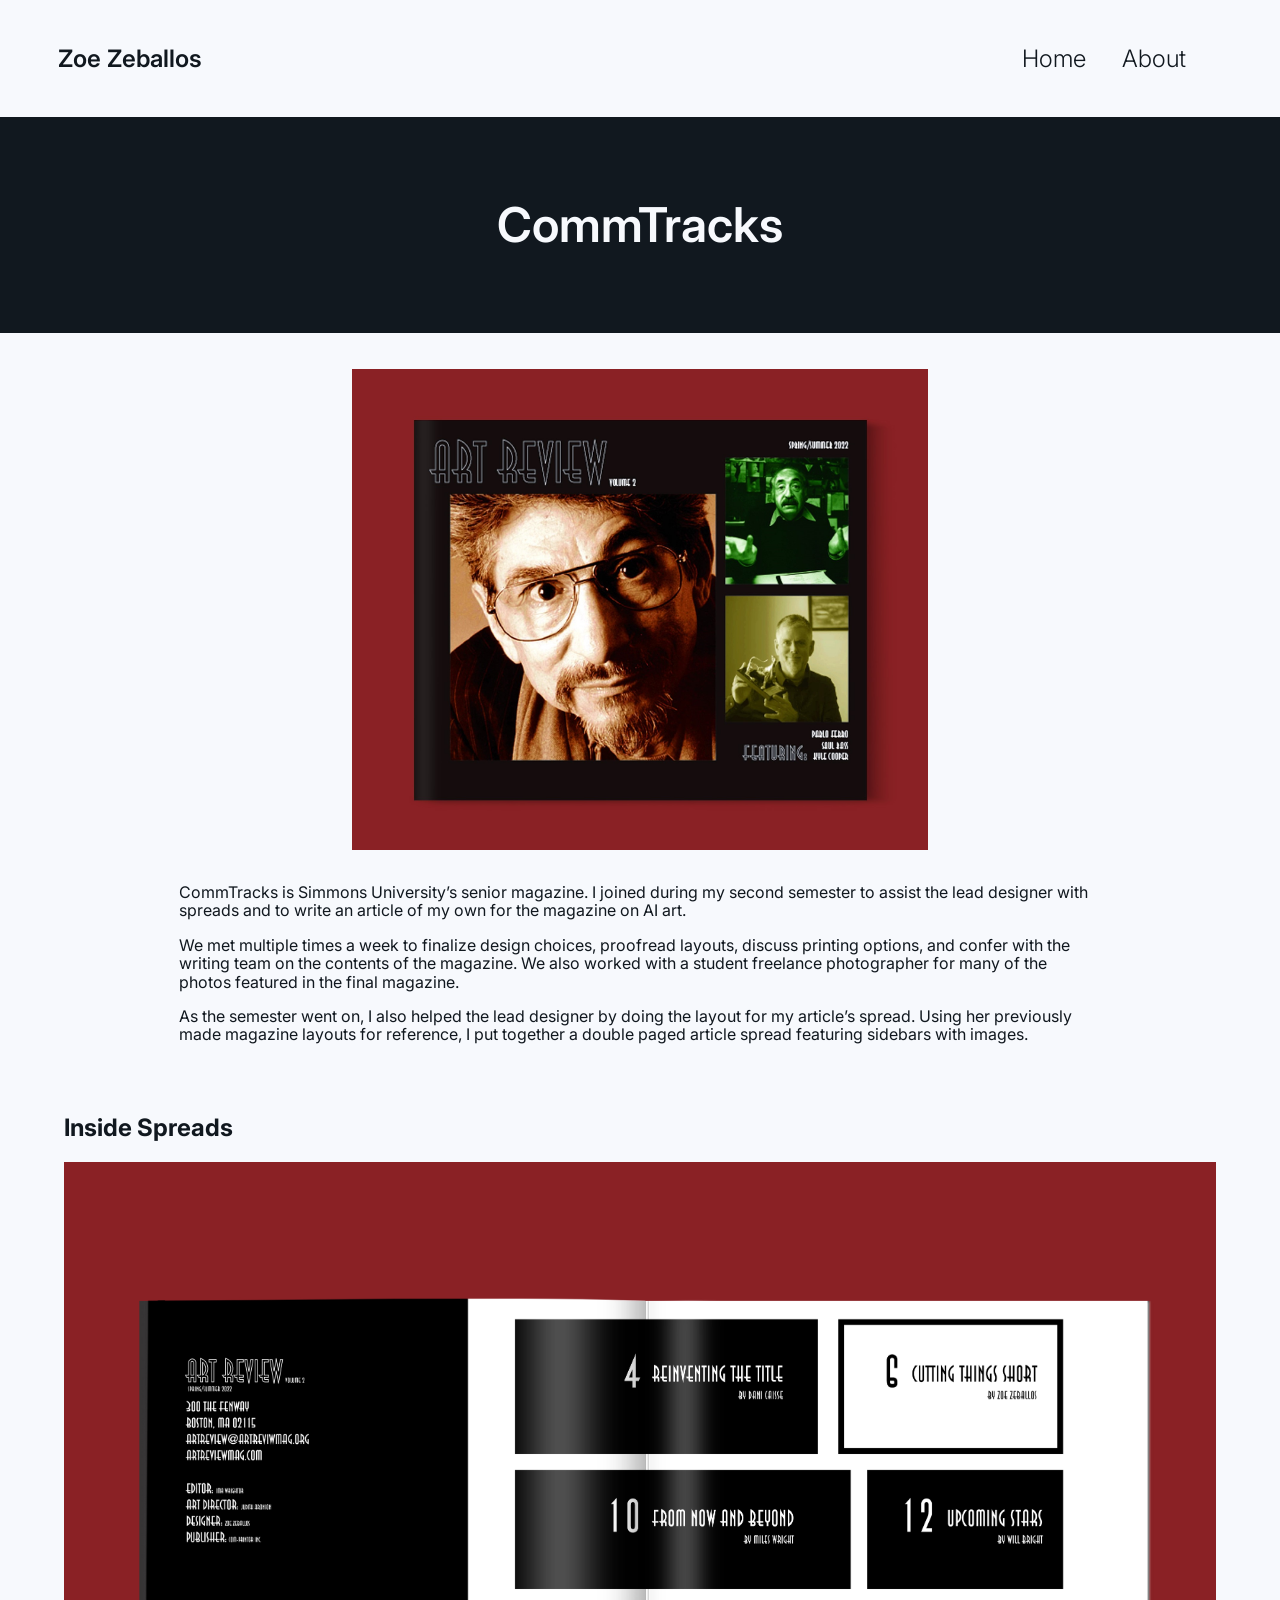
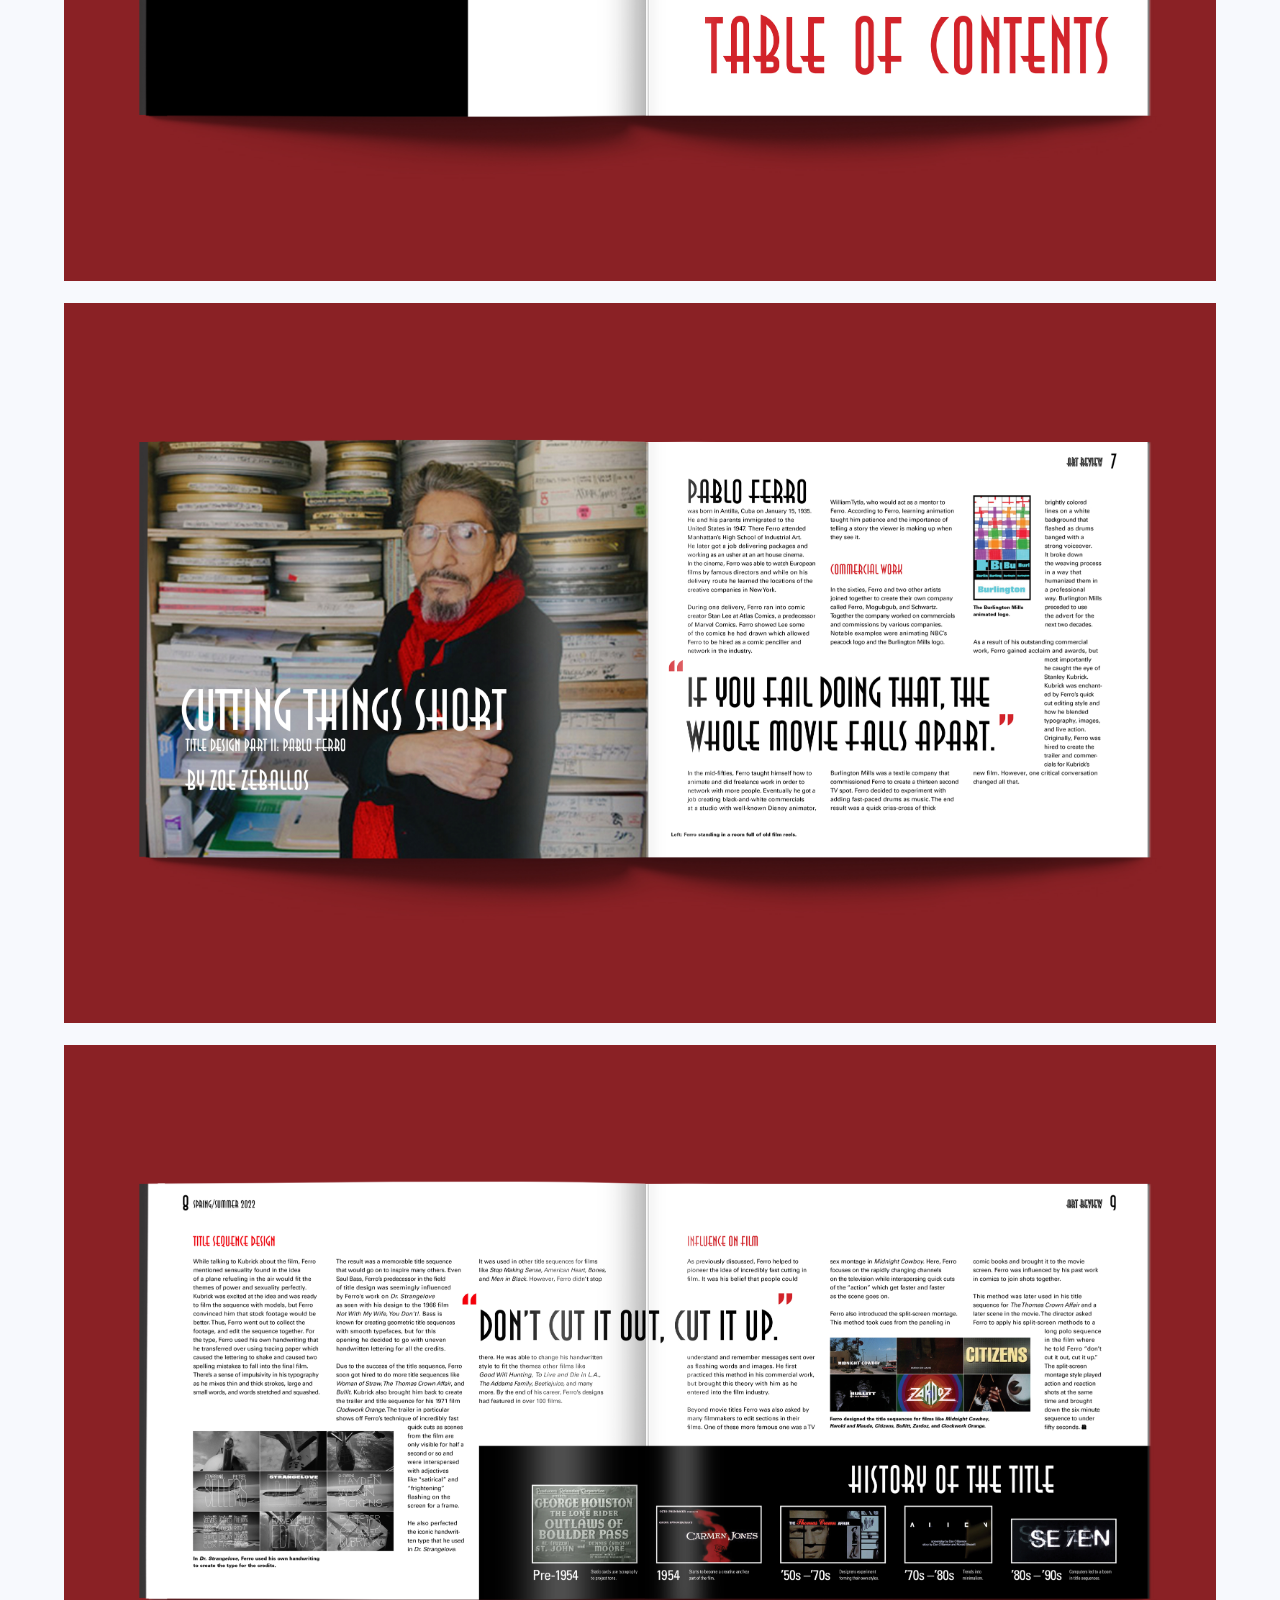
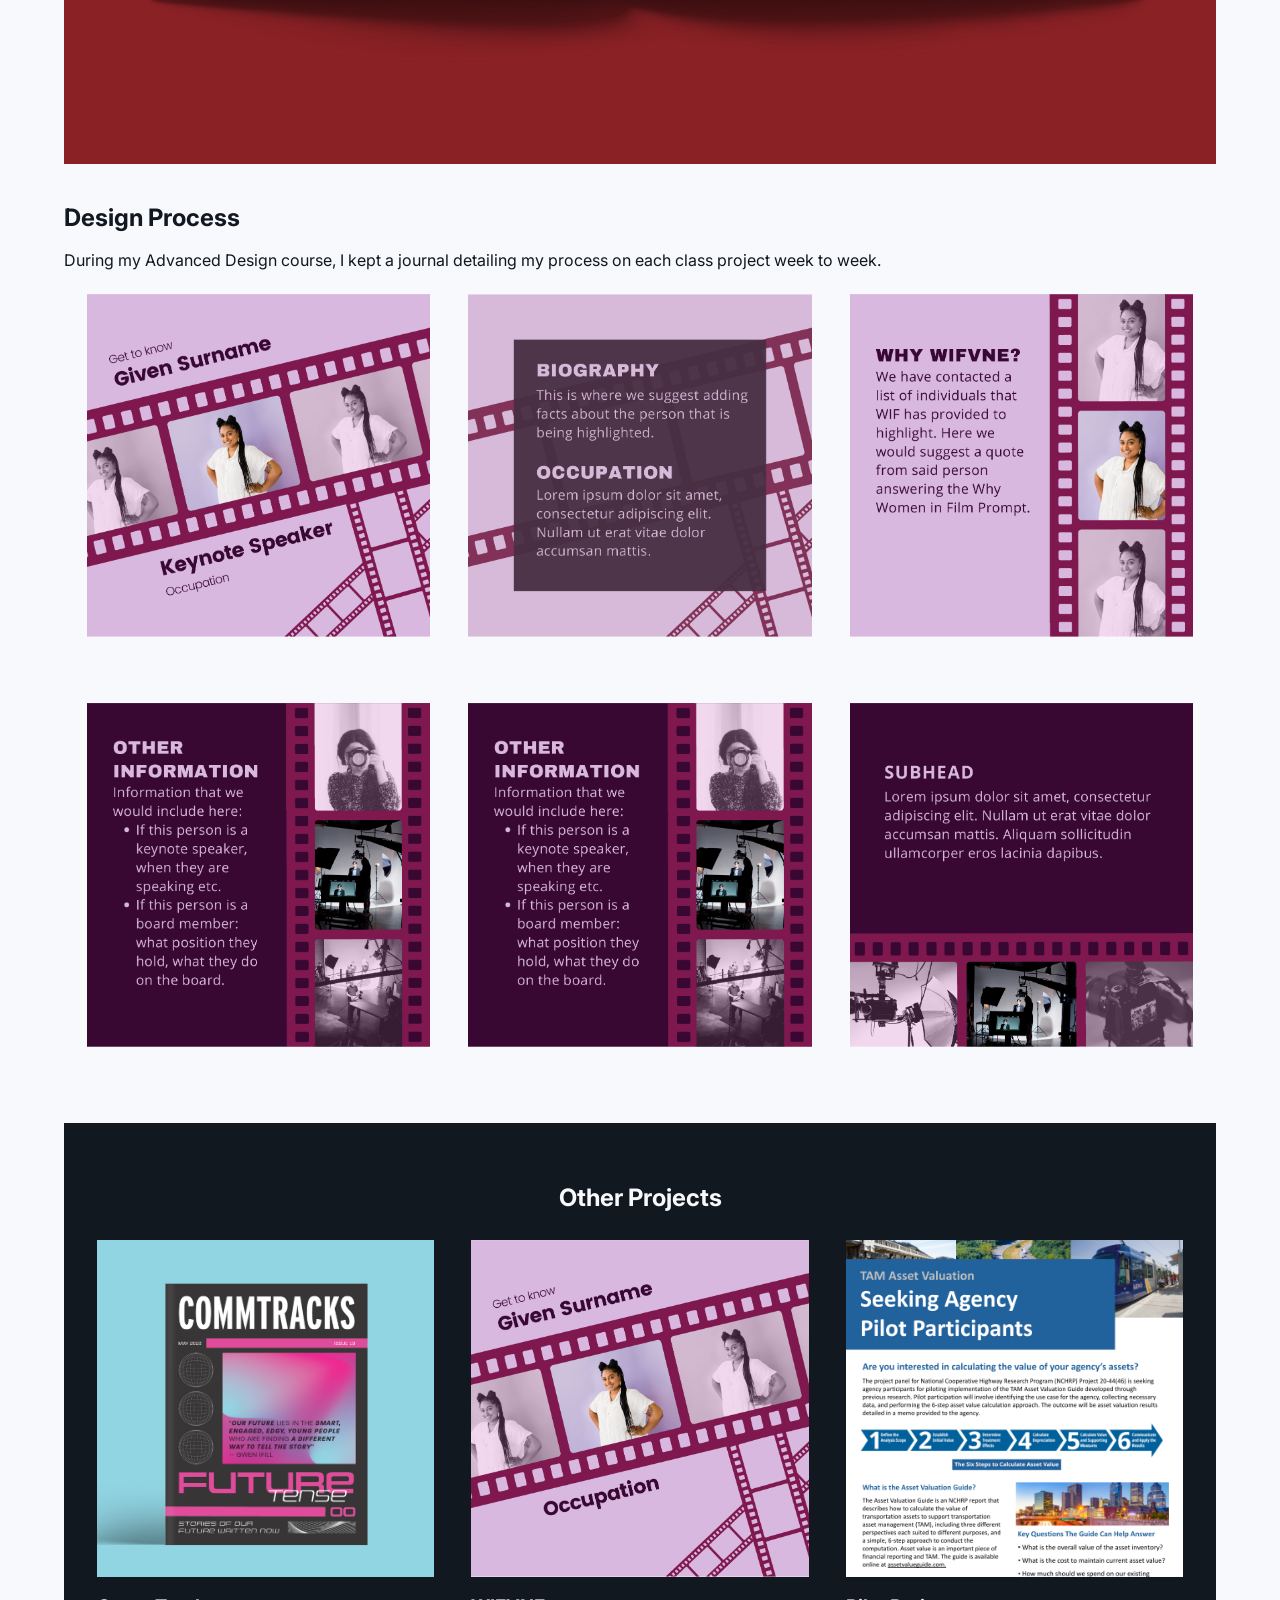
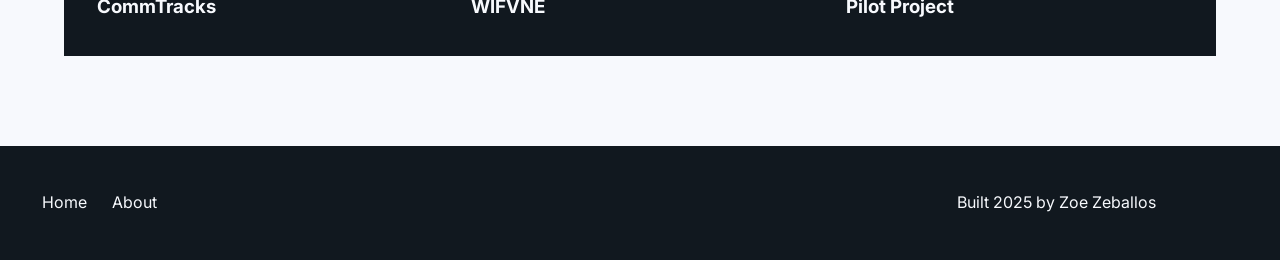
==== projects/artmagazine.html @ a9b42524 "Add files via upload" ====
<!DOCTYPE html>
<html lang="en-us">

  <head>
    <meta charset="UTF-8">
    <meta name="viewport" content="width=device-width, initial-scale=1.0">
    <title>CommWorks</title>
    
    <link href="../normalize.css" rel="stylesheet" type="text/css" media="all">
    <link href="projStyles.css" rel="stylesheet" type="text/css" media="all">
    
  </head>
  
  <body>
  
  
  
    <header>
    
    
      <nav class="nav">
        <div class="nav-left">
            <ul>
                <li><div class="logo"><a href="https://zmzebra.neocities.org/ZZportfolio/">Zoe Zeballos</a></div></li>
            </ul>
        </div>
        <div class="nav-right">
            <ul>
                <li><a href="https://zmzebra.neocities.org/ZZportfolio/about">About</a></li>
                <li><a href="https://zmzebra.neocities.org/ZZportfolio/">Home</a></li>
            </ul>
        </div>
      </nav>
      
     
      <div id="splash"><h1>CommTracks</h1></div>
    </header>
    
        
    <main>
    
    <div class="artimg">
      <img src="../img/AMcover.jpg">
    </div>
    
  
      <article>
        <div class="text">
          <p>CommTracks is Simmons University’s senior magazine. I joined during my second semester to assist the lead designer with spreads and to write an article of my own for the magazine on AI art. </p>

          <p>We met multiple times a week to finalize design choices, proofread layouts, discuss printing options, and confer with the writing team on the contents of the magazine. We also worked with a student freelance photographer for many of the photos featured in the final magazine.</p>

            <p>As the semester went on, I also helped the lead designer by doing the layout for my article’s spread. Using her previously made magazine layouts for reference, I put together a double paged article spread featuring sidebars with images.</p>
          
          </div>
      </article>
      <br>
      <section>
        <!--CROP PHOTOS TO SAME DIMENSIONS LATER-->
            <h2>Inside Spreads</h2>
            <!--<div class="row">
            <div class="column">
              <img src="../img/AMspread1.jpg"> <div class="caption-other"><p>Mock-up of my article on AI art</p></div>
              
            
              
          
                </div>
              <div class="column">
                <img src="../img/AMspread2.jpg"> <div class="caption-other"><p>CommTracks pages on display at CommWorks</p></div>
                
                
            
              </div>
            </div>-->
            <img src="../img/AMspread1.jpg"><br><br>
            <img src="../img/AMspread2.jpg"><br><br> 
            <img src="../img/AMspread3.jpg">
      </section>
      
      <section>
            <h2>Design Process</h2>
            <p>During my Advanced Design course, I kept a journal detailing my process on each class project week to week. </p>
            <div class="row">
            <div class="column">
              <img src="../img/WIF.png"> <div class="caption-other"><p>Original promotional flyer design</p></div>
              <img src="../img/WIF4.png"> <div class="caption-other"><p>Photo from CommWorks</p></div>
              
            
              
          
                </div>
              <div class="column">
                <img src="../img/WIF2.png"> <div class="caption-other"><p>Photo from CommWorks</p></div>
                <img src="../img/WIF5.png"> <div class="caption-other"><p>Photo from CommWorks</p></div>
                
                
            
              </div>
                <div class="column">
                  <img src="../img/WIF3.png"> <div class="caption-other"><p>Photo from CommWorks</p></div>
                  <img src="../img/WIF6.png"> <div class="caption-other"><p>Photo from CommWorks</p></div>
                  
                  
              
              </div>
            </div>
      </section>
      <br>
      <section>
        <div class="otherproj">
          <span class="gallery"><h2>Other Projects</h2></span>
            <div class="row">
            <div class="column">
              <img src="../thumbnails/CTthumb.png"> <div class="caption-other"><h3>CommTracks</h3></div>
             
            
              
          
                </div>
              <div class="column">
                <img src="../img/WIF1.png"> <div class="caption-other"><h3>WIFVNE</h3></div>
                
                
          
            </div>
              <div class="column">
                <img src="../thumbnails/AVthumb.png"> <div class="caption-other"><h3>Pilot Project</h3></div>
                
                
            
            </div>
         </div>
        </div>
      </section>
      
    </main>
    
    
    
    <footer>
    
      <div class="foot-nav">
        <div class="foot-left">
            <ul>
                
                
                <li><p><a href="https://zmzebra.neocities.org/ZZportfolio/">Home</a></p></li>
                <li><p><a href="https://zmzebra.neocities.org/ZZportfolio/about">About</a></p></li>
            </ul>
        </div>
        <div class="foot-right">
            <ul>
                <li><div class="credit"><p>Built 2025 by Zoe Zeballos</p></div></li>
            </ul>
            </div>
       
      </div>
    </footer>

  </body>
</html>
---- projects/projStyles.css ----
/*FONTS*/
@import url('https://fonts.googleapis.com/css2?family=Lato:ital,wght@0,100;0,300;0,400;0,700;0,900;1,100;1,300;1,400;1,700;1,900&display=swap');
@import url('https://fonts.googleapis.com/css2?family=Lato:ital,wght@0,100;0,300;0,400;0,700;0,900;1,100;1,300;1,400;1,700;1,900&family=Roboto:ital,wght@0,100..900;1,100..900&display=swap');
@import url('https://fonts.googleapis.com/css2?family=Inter:ital,opsz,wght@0,14..32,100..900;1,14..32,100..900&family=Lato:ital,wght@0,100;0,300;0,400;0,700;0,900;1,100;1,300;1,400;1,700;1,900&family=Roboto:ital,wght@0,100..900;1,100..900&display=swap');

/*Global*/
html {
  background-color:#f7f9fd;
  }

#site-container {
  width:100%;
  border-radius: 10px;
  margin:1.5%;
  margin-top:2%;
  color: #f7f9fd;
  font-family: Verdana;
} 


header {
  width:100%;
  margin:0%;
  margin-top:0%;
  color: #11181F;
  font-family: "Inter", Verdana, sans-serif;
  background:#f7f9fd;
  
  
}

/* visited link */
header a:visited {
  color: #11181F;
}

#splash{
  width:100%;
  margin: auto;
  background:#11181F;
  color:#f7f9fd;
  text-align: center;
  padding-top:5%;
  padding-bottom:5%;
}

#splash h1{
  font-size:3em;
  line-height:.5em;
  font-weight:600;
  
}

#splash h3{
  font-size:1.5em;
  line-height:0em;
  font-weight:300;
}

@media screen and (max-width: 1000px) {
  #splash{
    width:100%;
    margin: auto;
    background:#11181F;
    color:#f7f9fd;
    text-align: center;
    padding-top:5%;
    padding-bottom:5%;
  }
  
  #splash h1{
    font-size:2em;
    line-height:1em;
    font-weight:600;
    
  }
  
  #splash h3{
    font-size:1em;
    font-weight:300;
  }
}

@media screen and (max-width: 500px) {
  #splash{
    width:100%;
    margin: auto;
    background:#11181F;
    color:#f7f9fd;
    text-align: center;
    padding-top:5%;
    padding-bottom:5%;
  }
  
  #splash h1{
    font-size:2em;
    line-height:1em;
    font-weight:600;
    
  }
  
  #splash h3{
    font-size:1em;
    font-weight:300;
  }
}



main {
  /*background-color:coral;*/
  margin:5%;
  padding-bottom:2%;
  margin-top:2%;
  color: #11181F;
  font-family: "Inter", Verdana, sans-serif;
}

img {
  max-width:100%;
  }
  
.caption-other p {
  margin-top: 8px;
  vertical-align: middle;
  width: 100%;
  border: solid black 0px;
  height: 50px;
  text-align:center;
}

h2 {
  margin-top:1.5em;
  }

.otherproj {
  background-color:#11181F;
  padding-top:25px;
  padding-bottom:10px;
  padding-left:10px;
  padding-right:10px;
}
.gallery h1 {
  font-weight:700;
  text-align:center;
}

.gallery h2 {
  font-weight:700;
  text-align:center;
  color:#f7f9fd;
}
        
.responsive {
          padding: 0 6px;
          float: left;
          width: 24.99999%;
        }
        
@media only screen and (max-width: 700px) {
          .responsive {
            width: 49.99999%;
            margin: 6px 0;
          }
        }
        
@media only screen and (max-width: 500px) {
          .responsive {
            width: 100%;
          }
        }


/*Nav*/
nav {
    padding: 3%;
    margin:.5%;
    margin-left:1.5%;
    margin-right:1.5%;
    font-size:1.5em;

}
nav ul {
    list-style-type: none;
    margin: 0;
    padding: 0;
    overflow: hidden;
}

nav a {
    display: block;
    width: 100px;
    text-decoration:none;
    color:#11181F;
    font-weight:300;
}

nav a:hover, a:active {
  color: gray;
  
}

nav .logo a {
    display: block;
    width: 600px;
    text-decoration:none;
    font-weight:600;
    color:#11181F;
}

.nav-left {
    float: left;
}

.nav-left ul li {
    float: left;
}

.nav-right ul li {
    float: right;
}


/* Responsive layout  */
@media screen and (max-width: 1000px) {
  nav {
    flex: 100%;
    max-width: 100%;

  }
  
  nav a{
    flex: 100%;
    width:80px;
  }  

  nav .logo a{
    flex: 100%;
    width:150px;
  }
}

/* Responsive layout  */
@media screen and (max-width: 500px) {
  nav {
    flex: 100%;
    max-width: 100%;
    margin-top: 4%;
    margin-bottom:4%;
  }
  
  nav a{
    flex: 100%;
    width:80px;
  }  
  
  .logo a{
    flex: 100%;
    width:100px;
  }
}




/*NEW GALLERY*/

.column .caption {
  margin-top: 8px;
  vertical-align: middle;
  width: 100%;
  border: solid black 0px;
  height: 200px;
}

.column .caption h3 {
  margin-bottom:0px;
}

.column .caption a {
  text-decoration:none;
  color:#11181F;
  
}

.column .caption a:visted {
  text-decoration:none;
  color:#11181F;
  
}


.column .caption p {
  margin-top:8px;
  color: DimGrey;
}

.row {
  display: flex;
  flex-wrap: wrap;
  padding: 0 4px;
  
}

.column .caption-other {
  margin-top: 8px;
  vertical-align: middle;
  width: 100%;
  border: solid black 0px;
  height: 50px;
  color:#f7f9fd;
}

/* Create four equal columns that sits next to each other */
.column {
  flex: 30%;
  max-width: 30%;
  padding: 0 4px;
  margin-left: auto;
  margin-right: auto;
}

.column img {
  margin-top: 8px;
  vertical-align: middle;
  width: 100%;
}

/* Responsive layout - makes a two column-layout instead of four columns */
@media screen and (max-width: 1000px) {
  .column {
    flex: 70%;
    max-width: 70%;
  }
}

/* Responsive layout - makes the two columns stack on top of each other instead of next to each other */
@media screen and (max-width: 500px) {
  .column {
    flex: 100%;
    max-width: 100%;
  }
}

/*about flexbox*/
.about-row {
  display: flex;
  flex-wrap: wrap;
  padding: 0 4px;
  margin-left: auto;
  margin-right: auto;
  
}

/* Create four equal columns that sits next to each other */
.about-column {
  flex: 40%;
  max-width: 40%;
  padding: 0 4px;
  margin-left: auto;
  margin-right: auto;
  
}

.about-column img {
  margin-top: 8px;
  vertical-align: middle;
  width: 100%;
  margin-left: auto;
  margin-right: auto;
}

.about-column p {
  margin-top: 8px;
  vertical-align: middle;
  width: 100%;
  
  color: DimGrey;
}

.centerbox{
  margin: auto;
  margin-top:30%;
  width: 80%;
  border: 0px solid green;
  margin-left: 0px;
  margin-right: auto;

}


/* Responsive layout - makes a two column-layout instead of four columns */
@media screen and (max-width: 1000px) {
    .about-column {
      flex: 70%;
      max-width: 70%;
    }

    .centerbox{
      margin: auto;
      margin-top:5%;
      width: 100%;
      border: 0px solid green;
      margin-left: auto;
      margin-right: auto;
  }
}

@media screen and (max-width: 500px) {
    .about-column {
      flex: 100%;
      max-width: 100%;
    }
    .centerbox{
      margin: auto;
      margin-top:5%;
      width: 100%;
      border: 0px solid green;
      margin-left: auto;
      margin-right: auto;
  }
}

/*ARTICLE STYLES*/
main article{
  margin-left:10%;
  margin-right:10%;
  margin-top:30px;
}

.artimg img {
  width:50%;
  margin-left:25%;
  margin-right:25%;
  margin-top:10px;
}

@media screen and (max-width: 1000px) {
  main article{
    margin-left:5%;
    margin-right:5%;
  }
  
  .artimg img {
    width:70%;
    margin-left:15%;
    margin-right:15%;
  }
}

@media screen and (max-width: 500px) {
  main article{
    margin-left:1%;
    margin-right:1%;
  }
  
  .artimg img {
    width:98%;
    margin-left:1%;
    margin-right:1%;
  }
}


hr {
    /*height: 5px;
    color: #11181F;
    background: #11181F;
    font-size: 0;
    border: 0;
    margin-top: 30px;
    margin-bottom: 40px;
    width: 75%;*/
    border:0;
    border-bottom: 2px dashed #11181F;
    background: #f7f9fd;
    width:90%;
    margin-top: 20px;
    margin-bottom: 30px;
}

.gallery .box {
    border: 1px #11181F solid;
}


/*ALL LINKS*/



/*FOOTER*/
footer {
  width:100%;
  margin: auto;
  background:#11181F;
  color:#f7f9fd;
  padding-top:1%;
  padding-bottom:1%;
  font-family: "Inter", Verdana, sans-serif;
  text-decoration:none;
}


/* visited link */
footer a:visited {
  color: #f7f9fd;
}

.foot-nav{
    padding: 1%;
    margin:.5%;
    margin-left:2%;
    margin-right:2%;
}

footer ul {
    list-style-type: none;
    margin: 0;
    padding: 0;
    overflow: hidden;
}

.foot-left {
    float: left;
}

.foot-left ul li {
    float: left;
}

.foot-right ul li {
    float: right;
}

footer .credit{
  text-decoration:none;
  color:#f7f9fd;
  display: block;
  width: 300px;
}

footer p {
  margin-left:5%;
}

footer a {
  text-decoration:none;
  color:#f7f9fd;
  display: block;
  width: 70px;
}

footer a:hover, a:active {
  color: gray;
  
}

@media screen and (max-width: 1000px) {
  footer {
    flex: 100%;
    max-width: 100%;
  }
  
  footer a{
    width:80px;
  }  
  
  footer .credit{
    text-decoration:none;
    color:#f7f9fd;
    display: block;
    width: 230px;
  }
  
  .foot-right ul li {
      float: right;
  }

}

/* Responsive layout  */
@media screen and (max-width: 500px) {
  footer {
    flex: 100%;
    max-width: 100%;
    margin-top:15%
  }
  
  
  footer a{
    flex: 100%;
    margin-left:15%;
    width:100px;
  }  
  
  
  .foot-left {
    float: left;
  }
  
  .foot-left ul li {
      float: left;
  }
  
  .foot-right ul li {
      float: right;
      
  }

  footer .credit p {
    color:#11181F;
  }

}
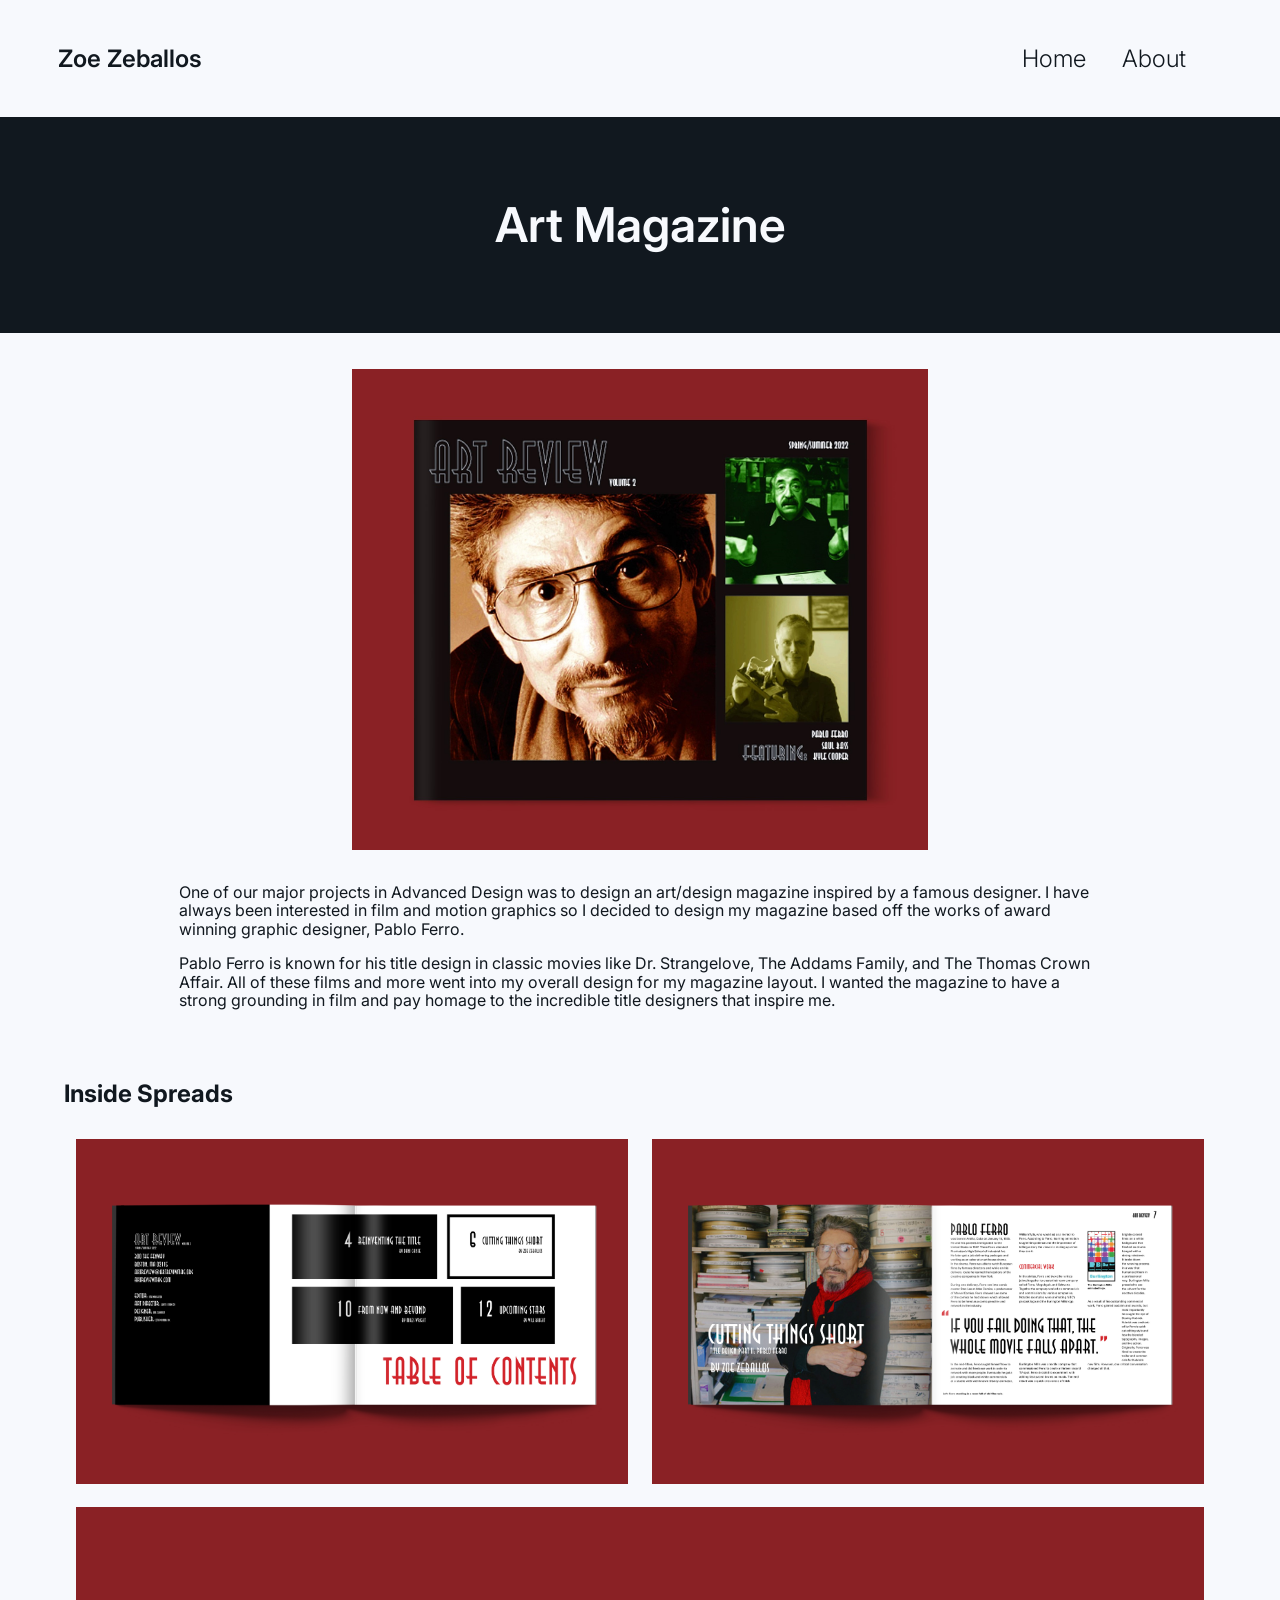
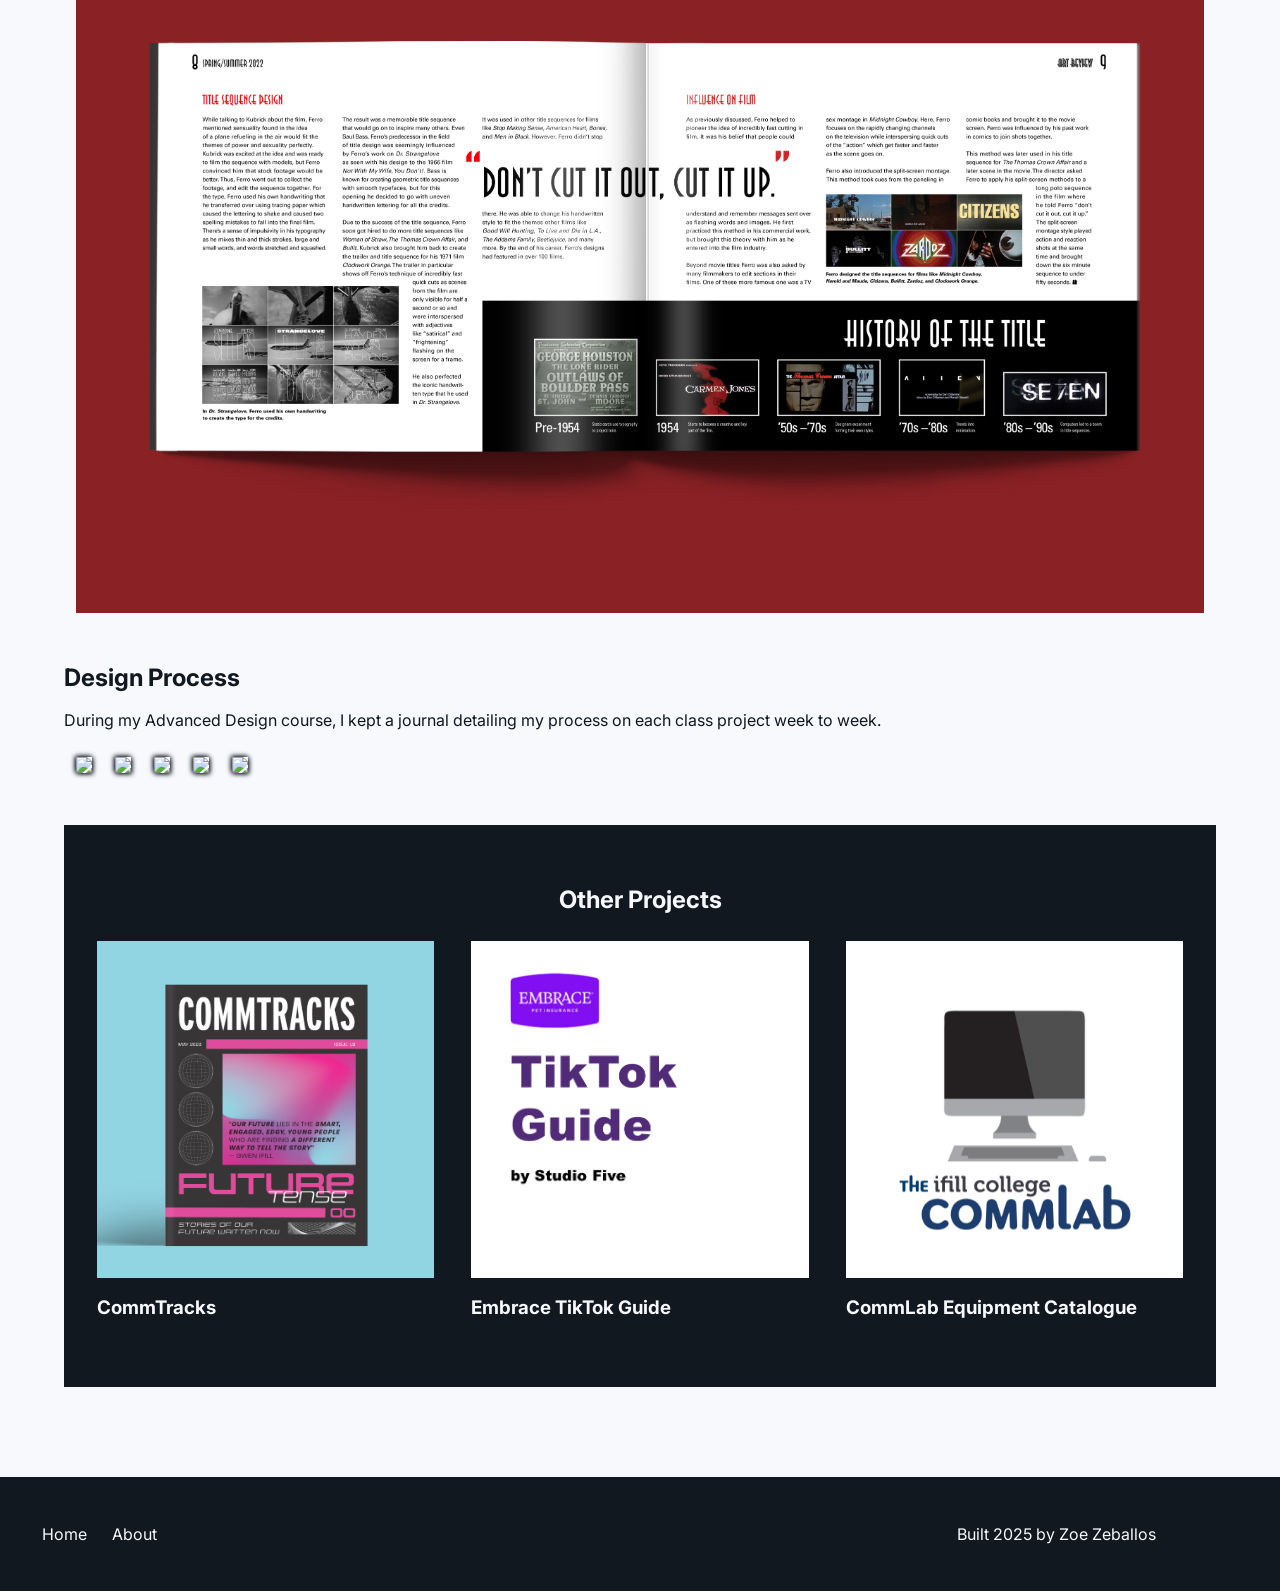
==== commit c826e614: "Add files via upload" ====
--- a/projects/artmagazine.html
+++ b/projects/artmagazine.html
@@ -4,7 +4,7 @@
   <head>
     <meta charset="UTF-8">
     <meta name="viewport" content="width=device-width, initial-scale=1.0">
-    <title>CommWorks</title>
+    <title>Art Magazine</title>
     
     <link href="../normalize.css" rel="stylesheet" type="text/css" media="all">
     <link href="projStyles.css" rel="stylesheet" type="text/css" media="all">
@@ -21,19 +21,19 @@
       <nav class="nav">
         <div class="nav-left">
             <ul>
-                <li><div class="logo"><a href="https://zmzebra.neocities.org/ZZportfolio/">Zoe Zeballos</a></div></li>
+                <li><div class="logo"><a href="../index.html">Zoe Zeballos</a></div></li>
             </ul>
         </div>
         <div class="nav-right">
             <ul>
-                <li><a href="https://zmzebra.neocities.org/ZZportfolio/about">About</a></li>
-                <li><a href="https://zmzebra.neocities.org/ZZportfolio/">Home</a></li>
+                <li><a href="../about.html">About</a></li>
+                <li><a href="../index.html">Home</a></li>
             </ul>
         </div>
       </nav>
       
      
-      <div id="splash"><h1>CommTracks</h1></div>
+      <div id="splash"><h1>Art Magazine</h1></div>
     </header>
     
         
@@ -46,11 +46,9 @@
   
       <article>
         <div class="text">
-          <p>CommTracks is Simmons University’s senior magazine. I joined during my second semester to assist the lead designer with spreads and to write an article of my own for the magazine on AI art. </p>
+          <p>One of our major projects in Advanced Design was to design an art/design magazine inspired by a famous designer. I have always been interested in film and motion graphics so I decided to design my magazine based off the works of award winning graphic designer, Pablo Ferro. </p>
 
-          <p>We met multiple times a week to finalize design choices, proofread layouts, discuss printing options, and confer with the writing team on the contents of the magazine. We also worked with a student freelance photographer for many of the photos featured in the final magazine.</p>
-
-            <p>As the semester went on, I also helped the lead designer by doing the layout for my article’s spread. Using her previously made magazine layouts for reference, I put together a double paged article spread featuring sidebars with images.</p>
+          <p>Pablo Ferro is known for his title design in classic movies like Dr. Strangelove, The Addams Family, and The Thomas Crown Affair. All of these films and more went into my overall design for my magazine layout. I wanted the magazine to have a strong grounding in film and pay homage to the incredible title designers that inspire me.</p>
           
           </div>
       </article>
@@ -73,11 +71,36 @@
             
               </div>
             </div>-->
-            <img src="../img/AMspread1.jpg"><br><br>
-            <img src="../img/AMspread2.jpg"><br><br> 
-            <img src="../img/AMspread3.jpg">
+            <div class="dualrow">
+            <img src="../img/AMspread1.jpg">
+            <img src="../img/AMspread2.jpg"></div>
+
+            <div class="singlerow">
+            <img src="../img/AMspread3.jpg"></div>
+            
       </section>
       
+      <section>
+            <h2>Design Process</h2>
+            <p>During my Advanced Design course, I kept a journal detailing my process on each class project week to week. </p>
+            
+              <div class="dualrow border">
+              <img src="../img/AMprocess_1.png"> 
+              <img src="../img/AMprocess_2.png"> 
+              </div>
+
+              <div class="dualrow border">
+              <img src="../img/AMprocess_3.png">
+              <img src="../img/AMprocess_4.png">
+              </div>
+
+              <div class="singlerow border">
+              <img src="../img/AMprocess_5.png">
+              </div>                     
+              
+      </section>
+    <br>
+<!--
       <section>
             <h2>Design Process</h2>
             <p>During my Advanced Design course, I kept a journal detailing my process on each class project week to week. </p>
@@ -105,32 +128,24 @@
               
               </div>
             </div>
-      </section>
+      </section> -->
       <br>
       <section>
         <div class="otherproj">
           <span class="gallery"><h2>Other Projects</h2></span>
             <div class="row">
-            <div class="column">
-              <img src="../thumbnails/CTthumb.png"> <div class="caption-other"><h3>CommTracks</h3></div>
-             
-            
+              <div class="column">
+                  <a href="commtracks.html"><img src="../thumbnails/CTthumb.png"> <div class="caption-other"><h3>CommTracks</h3></div></a>    
+              </div>
               
-          
-                </div>
               <div class="column">
-                <img src="../img/WIF1.png"> <div class="caption-other"><h3>WIFVNE</h3></div>
-                
-                
-          
-            </div>
+                  <a href="embrace.html"><img src="../thumbnails/EMBRACEthumb.png"> <div class="caption-other"><h3>Embrace TikTok Guide</h3></div></a>    
+              </div>
+
               <div class="column">
-                <img src="../thumbnails/AVthumb.png"> <div class="caption-other"><h3>Pilot Project</h3></div>
-                
-                
-            
-            </div>
-         </div>
+                  <a href="equipcat.html"><img src="../thumbnails/ECthumb.png"> <div class="caption-other"><h3>CommLab Equipment Catalogue</h3></div></a>    
+              </div>
+           </div>
         </div>
       </section>
       
@@ -145,8 +160,8 @@
             <ul>
                 
                 
-                <li><p><a href="https://zmzebra.neocities.org/ZZportfolio/">Home</a></p></li>
-                <li><p><a href="https://zmzebra.neocities.org/ZZportfolio/about">About</a></p></li>
+                <li><p><a href="../index.html">Home</a></p></li>
+                <li><p><a href="../about.html">About</a></p></li>
             </ul>
         </div>
         <div class="foot-right">
--- a/projects/projStyles.css
+++ b/projects/projStyles.css
@@ -28,6 +28,12 @@
   
   
 }
+
+a{
+  text-decoration: none;
+}
+
+
 
 /* visited link */
 header a:visited {
@@ -129,6 +135,8 @@
   text-align:center;
 }
 
+
+
 h2 {
   margin-top:1.5em;
   }
@@ -136,7 +144,7 @@
 .otherproj {
   background-color:#11181F;
   padding-top:25px;
-  padding-bottom:10px;
+  padding-bottom:40px;
   padding-left:10px;
   padding-right:10px;
 }
@@ -309,7 +317,10 @@
   border: solid black 0px;
   height: 50px;
   color:#f7f9fd;
-}
+  
+}
+
+
 
 /* Create four equal columns that sits next to each other */
 .column {
@@ -611,4 +622,136 @@
     color:#11181F;
   }
 
-}+}
+
+/* project photo flex gallery */
+.photos1 {
+    display: flex;
+    flex-wrap: wrap;
+    align-items: flex-start;
+    flex-direction: row;
+    max-width: 100%;
+  }
+  .photos1 img {
+    margin: 10px;
+    border: 2px solid #000;
+    max-width: 50%;
+  }
+
+  @media screen and (max-width: 1000px) {
+  .photos1 {
+    display: flex;
+    flex-wrap: wrap;
+    align-items: flex-start;
+    flex-direction: row;
+    max-width: 100%;
+  }
+  .photos1 img {
+    margin: 10px;
+    border: 2px solid #000;
+    max-width: 75%;
+  }
+
+}
+
+/* Responsive layout  */
+@media screen and (max-width: 500px) {
+.photos1 {
+    display: flex;
+    flex-wrap: wrap;
+    align-items: flex-start;
+    flex-direction: row;
+    max-width: 100%;
+  }
+  .photos1 img {
+    margin: 10px;
+    border: 2px solid #000;
+    max-width: 100%;
+  }
+
+} 
+
+
+/* Odd numbered photo gallery */
+.singlerow img {
+  margin: 1%;
+  max-width: 98%; 
+  float: center;
+    
+
+}
+
+.dualrow img{
+  margin: 1%;
+  max-width: 48%; 
+  float: left;
+
+}
+
+.triorow img{
+  margin: 1%;
+  max-width: 30%; 
+  float: left;
+
+}
+
+@media screen and (max-width: 500px) {
+.singlerow img {
+  margin: 2%;
+  max-width: 98%; 
+  float: center;
+    
+
+}
+
+.dualrow img{
+  margin: 2%;
+  max-width: 98%; 
+  float: center;
+
+}
+
+.triorow img{
+  margin: 2%;
+  max-width: 98%; 
+  float: center;
+
+}
+
+} 
+
+/* add a border to white images border: .5px #11181F solid; */
+.border img {
+  box-shadow: 1px 1px 5px #11181F, -1px -1px 5px #11181F;
+  
+}
+
+
+/* add a dimgray underline to links in columns */
+.column a:hover {
+  color:dimgray;
+  text-decoration:underline;
+  
+}
+
+
+/* video stylings */
+.videocontainer {
+  position: relative;
+  overflow: hidden;
+  width: 100%;
+  padding-top: 56.25%; /* 16:9 Aspect Ratio (divide 9 by 16 = 0.5625) */
+  margin-top: 1.5em;
+  margin-bottom: 1em;
+}
+
+/* Then style the iframe to fit in the container div with full height and width */
+.responsive-iframe {
+  position: absolute;
+  top: 0;
+  left: 0;
+  bottom: 0;
+  right: 0;
+  width: 100%;
+  height: 100%;
+}
